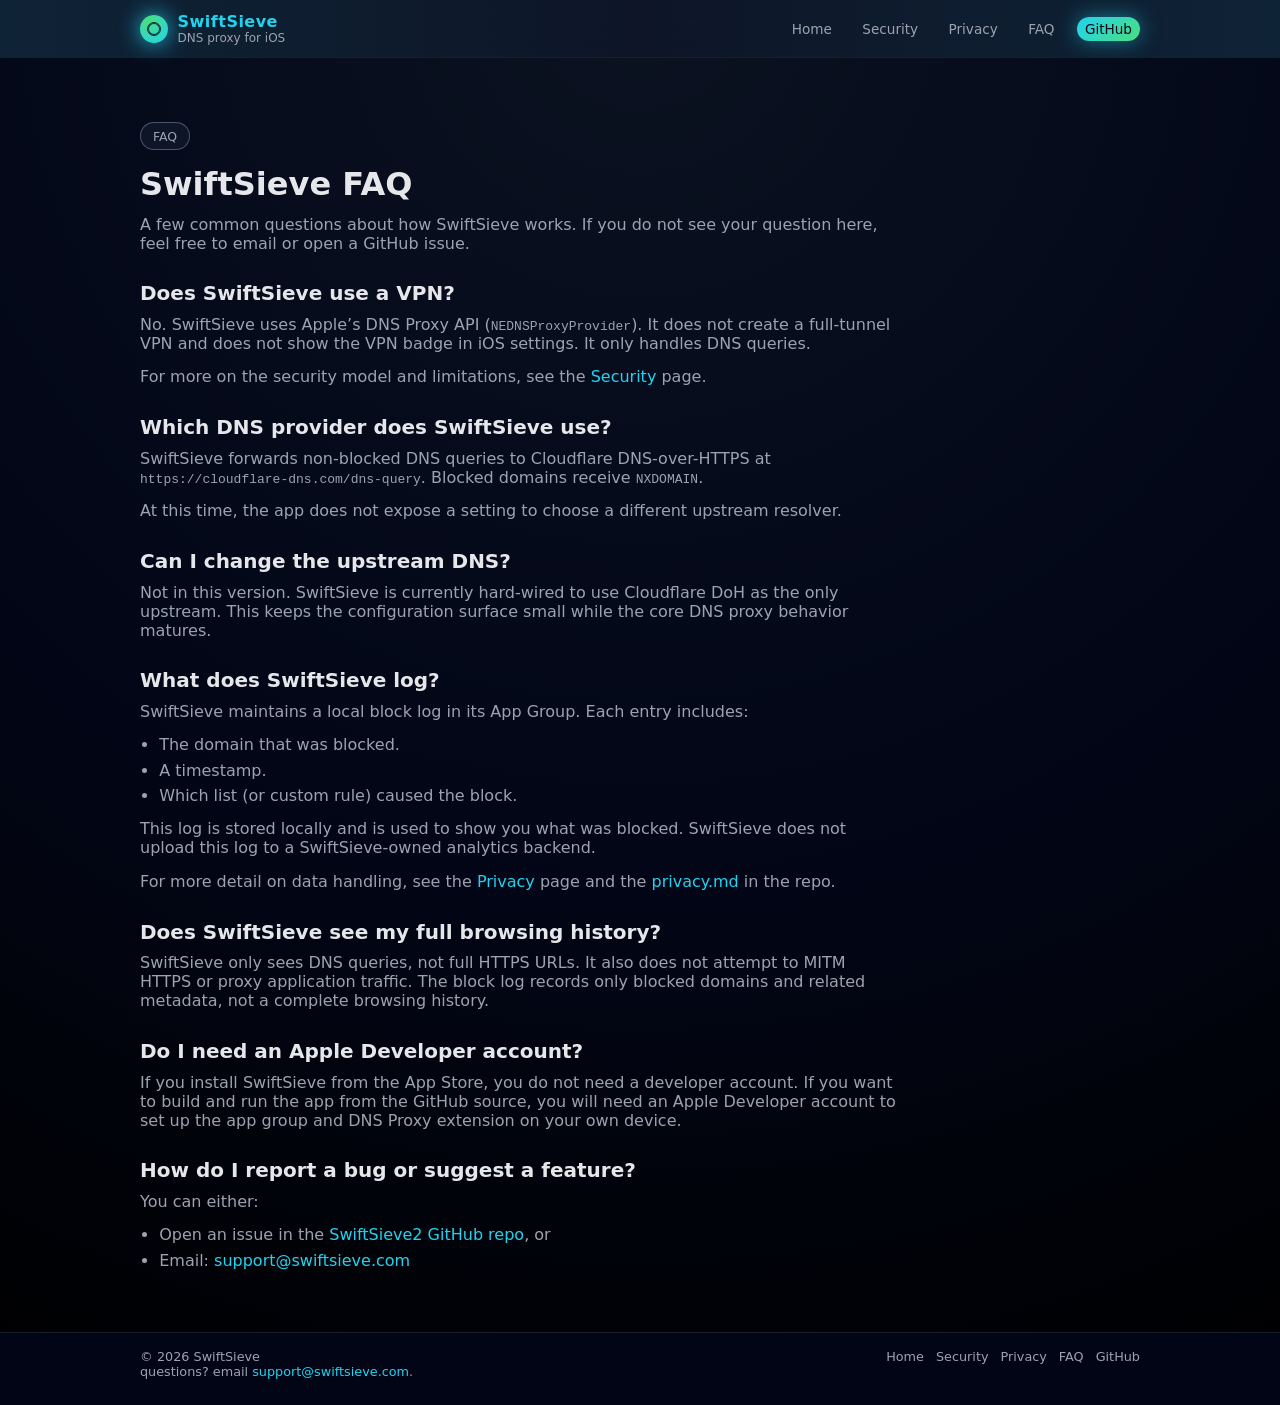
==== faq.html @ 2d966db4 "init commit for SwiftSieve site." ====
<!doctype html>
<html lang="en">
  <head>
    <meta charset="utf-8" />
    <title>SwiftSieve FAQ</title>
    <meta
      name="viewport"
      content="width=device-width, initial-scale=1, viewport-fit=cover"
    />
    <meta
      name="description"
      content="Frequently asked questions about SwiftSieve, DNS filtering, and how the app works on iOS."
    />
    <link rel="stylesheet" href="./styles.css" />
  </head>
  <body class="page">
    <header class="site-header">
      <div class="header-inner">
        <a href="./index.html" class="brand">
          <span class="brand-mark" aria-hidden="true"></span>
          <span>
            <div class="brand-text-main">SwiftSieve</div>
            <div class="brand-text-sub">DNS proxy for iOS</div>
          </span>
        </a>
        <nav class="site-nav">
          <a href="./index.html" class="nav-link">Home</a>
          <a href="./security.html" class="nav-link">Security</a>
          <a href="./privacy.html" class="nav-link">Privacy</a>
          <a href="./faq.html" class="nav-link">FAQ</a>
          <a
            href="https://github.com/shalloran/SwiftSieve2"
            class="nav-link nav-link--primary"
            target="_blank"
            rel="noreferrer"
            >GitHub</a
          >
        </nav>
      </div>
    </header>

    <main>
      <div class="shell">
        <article class="content-page">
          <p class="badge">FAQ</p>
          <h1>SwiftSieve FAQ</h1>
          <p>
            A few common questions about how SwiftSieve works. If you do not see
            your question here, feel free to email or open a GitHub issue.
          </p>

          <h2>Does SwiftSieve use a VPN?</h2>
          <p>
            No. SwiftSieve uses Apple&rsquo;s DNS Proxy API
            (<code>NEDNSProxyProvider</code>). It does not create a full-tunnel
            VPN and does not show the VPN badge in iOS settings. It only handles
            DNS queries.
          </p>
          <p>
            For more on the security model and limitations, see the
            <a href="./security.html">Security</a> page.
          </p>

          <h2>Which DNS provider does SwiftSieve use?</h2>
          <p>
            SwiftSieve forwards non-blocked DNS queries to Cloudflare
            DNS-over-HTTPS at
            <code>https://cloudflare-dns.com/dns-query</code>. Blocked domains
            receive <code>NXDOMAIN</code>.
          </p>
          <p>
            At this time, the app does not expose a setting to choose a different
            upstream resolver.
          </p>

          <h2>Can I change the upstream DNS?</h2>
          <p>
            Not in this version. SwiftSieve is currently hard-wired to use
            Cloudflare DoH as the only upstream. This keeps the configuration
            surface small while the core DNS proxy behavior matures.
          </p>

          <h2>What does SwiftSieve log?</h2>
          <p>
            SwiftSieve maintains a local block log in its App Group. Each entry
            includes:
          </p>
          <ul>
            <li>The domain that was blocked.</li>
            <li>A timestamp.</li>
            <li>Which list (or custom rule) caused the block.</li>
          </ul>
          <p>
            This log is stored locally and is used to show you what was blocked.
            SwiftSieve does not upload this log to a SwiftSieve-owned analytics
            backend.
          </p>
          <p>
            For more detail on data handling, see the
            <a href="./privacy.html">Privacy</a> page and the
            <a
              href="https://github.com/shalloran/SwiftSieve2/blob/main/privacy.md"
              target="_blank"
              rel="noreferrer"
              >privacy.md</a
            >
            in the repo.
          </p>

          <h2>Does SwiftSieve see my full browsing history?</h2>
          <p>
            SwiftSieve only sees DNS queries, not full HTTPS URLs. It also does
            not attempt to MITM HTTPS or proxy application traffic. The block
            log records only blocked domains and related metadata, not a complete
            browsing history.
          </p>

          <h2>Do I need an Apple Developer account?</h2>
          <p>
            If you install SwiftSieve from the App Store, you do not need a
            developer account. If you want to build and run the app from the
            GitHub source, you will need an Apple Developer account to set up
            the app group and DNS Proxy extension on your own device.
          </p>

          <h2>How do I report a bug or suggest a feature?</h2>
          <p>You can either:</p>
          <ul>
            <li>
              Open an issue in the
              <a
                href="https://github.com/shalloran/SwiftSieve2"
                target="_blank"
                rel="noreferrer"
                >SwiftSieve2 GitHub repo</a
              >, or
            </li>
            <li>
              Email:
              <a href="mailto:support@swiftsieve.com">support@swiftsieve.com</a>
            </li>
          </ul>
        </article>
      </div>
    </main>

    <footer class="site-footer">
      <div class="footer-inner">
        <div>
          <div>© <span id="year"></span> SwiftSieve</div>
          <div>
            questions? email
            <a href="mailto:support@swiftsieve.com">support@swiftsieve.com</a>.
          </div>
        </div>
        <div class="footer-links">
          <a href="./index.html">Home</a>
          <a href="./security.html">Security</a>
          <a href="./privacy.html">Privacy</a>
          <a href="./faq.html">FAQ</a>
          <a
            href="https://github.com/shalloran/SwiftSieve2"
            target="_blank"
            rel="noreferrer"
            >GitHub</a
          >
        </div>
      </div>
    </footer>

    <script>
      const y = document.getElementById("year");
      if (y) {
        y.textContent = new Date().getFullYear().toString();
      }
    </script>
  </body>
</html>
---- styles.css ----
:root {
  --bg-color: #050608;
  --bg-elevated: #0c0f16;
  --border-subtle: #1b1f2b;
  --text-color: #e5e7eb;
  --text-muted: #9ca3af;
  --accent: #22d3ee;
  --accent-soft: rgba(34, 211, 238, 0.15);
  --danger: #f97373;
  --max-width: 1040px;
  --radius-lg: 16px;
  --shadow-soft: 0 18px 45px rgba(0, 0, 0, 0.6);
}

*,
*::before,
*::after {
  box-sizing: border-box;
}

html,
body {
  margin: 0;
  padding: 0;
}

body {
  min-height: 100vh;
  font-family: system-ui, -apple-system, BlinkMacSystemFont, "SF Pro Text",
    "Segoe UI", sans-serif;
  background: radial-gradient(circle at top, #0b1220 0, #020617 55%, #000 100%);
  color: var(--text-color);
}

a {
  color: var(--accent);
  text-decoration: none;
}

a:hover {
  text-decoration: underline;
}

.page {
  min-height: 100vh;
  display: flex;
  flex-direction: column;
}

.shell {
  width: 100%;
  max-width: var(--max-width);
  margin: 0 auto;
  padding: 1.5rem 1.25rem 3rem;
}

header.site-header {
  border-bottom: 1px solid var(--border-subtle);
  backdrop-filter: blur(18px);
  background: linear-gradient(
      90deg,
      rgba(34, 211, 238, 0.08),
      transparent,
      rgba(34, 211, 238, 0.08)
    ),
    rgba(15, 23, 42, 0.9);
  position: sticky;
  top: 0;
  z-index: 10;
}

.header-inner {
  max-width: var(--max-width);
  margin: 0 auto;
  padding: 0.75rem 1.25rem;
  display: flex;
  align-items: center;
  justify-content: space-between;
  gap: 1.25rem;
}

.brand {
  display: flex;
  align-items: center;
  gap: 0.6rem;
}

.brand-mark {
  width: 28px;
  height: 28px;
  border-radius: 999px;
  background: radial-gradient(circle at 30% 20%, #4ade80, #22d3ee);
  box-shadow: 0 0 22px rgba(34, 211, 238, 0.9);
  position: relative;
}

.brand-mark::after {
  content: "";
  position: absolute;
  inset: 7px;
  border-radius: inherit;
  border: 1px solid rgba(15, 23, 42, 0.9);
  box-shadow: inset 0 0 0 1px rgba(15, 23, 42, 0.85);
}

.brand-text-main {
  font-weight: 600;
  letter-spacing: 0.03em;
}

.brand-text-sub {
  font-size: 0.75rem;
  color: var(--text-muted);
}

nav.site-nav {
  display: flex;
  align-items: center;
  gap: 0.9rem;
  font-size: 0.85rem;
}

.nav-link {
  color: var(--text-muted);
  padding: 0.25rem 0.5rem;
  border-radius: 999px;
  transition: background 0.15s ease, color 0.15s ease;
}

.nav-link:hover {
  color: var(--text-color);
  background: rgba(15, 23, 42, 0.8);
  text-decoration: none;
}

.nav-link--primary {
  background: linear-gradient(135deg, #22d3ee, #4ade80);
  color: #020617;
  font-weight: 500;
  box-shadow: 0 0 20px rgba(34, 211, 238, 0.5);
}

.nav-link--primary:hover {
  background: linear-gradient(135deg, #2dd4bf, #a3e635);
  color: #020617;
}

main {
  flex: 1;
}

.hero {
  display: grid;
  grid-template-columns: minmax(0, 1.4fr) minmax(0, 1.1fr);
  gap: 2.5rem;
  margin-top: 2.5rem;
  align-items: center;
}

.hero-kicker {
  display: inline-flex;
  align-items: center;
  gap: 0.4rem;
  padding: 0.2rem 0.6rem;
  border-radius: 999px;
  font-size: 0.75rem;
  background: rgba(15, 23, 42, 0.85);
  border: 1px solid rgba(148, 163, 184, 0.35);
  color: var(--text-muted);
}

.dot {
  width: 6px;
  height: 6px;
  border-radius: 999px;
  background: #4ade80;
  box-shadow: 0 0 10px rgba(74, 222, 128, 0.9);
}

.hero-title {
  margin: 0.85rem 0 0.5rem;
  font-size: clamp(2.4rem, 2.9vw + 1.4rem, 3.1rem);
  letter-spacing: -0.03em;
}

.hero-title span.accent {
  color: var(--accent);
}

.hero-subtitle {
  margin: 0 0 1.4rem;
  color: var(--text-muted);
  max-width: 32rem;
}

.hero-actions {
  display: flex;
  flex-wrap: wrap;
  gap: 0.9rem;
  align-items: center;
  margin-bottom: 0.8rem;
}

.btn {
  display: inline-flex;
  align-items: center;
  justify-content: center;
  gap: 0.45rem;
  padding: 0.65rem 1.1rem;
  border-radius: 999px;
  border: 1px solid transparent;
  font-size: 0.9rem;
  font-weight: 500;
  cursor: pointer;
  text-decoration: none;
}

.btn-primary {
  background: linear-gradient(135deg, #22d3ee, #4ade80);
  color: #020617;
  box-shadow: 0 0 26px rgba(34, 211, 238, 0.7);
}

.btn-primary:hover {
  background: linear-gradient(135deg, #2dd4bf, #a3e635);
  color: #020617;
  text-decoration: none;
}

.btn-secondary {
  background: rgba(15, 23, 42, 0.9);
  border-color: rgba(148, 163, 184, 0.4);
  color: var(--text-color);
}

.btn-secondary:hover {
  background: rgba(15, 23, 42, 0.95);
  border-color: rgba(148, 163, 184, 0.7);
  text-decoration: none;
}

.hero-note {
  font-size: 0.8rem;
  color: var(--text-muted);
}

.hero-device {
  position: relative;
  padding: 1.1rem;
}

.device-frame {
  border-radius: 30px;
  padding: 0.2rem;
  background: radial-gradient(circle at 20% 0, #22d3ee, #0ea5e9, #0b1120);
  box-shadow: var(--shadow-soft);
}

.device-inner {
  border-radius: 26px;
  background: radial-gradient(circle at top, #1e293b, #020617);
  border: 1px solid rgba(15, 23, 42, 0.95);
  padding: 1.4rem 1.1rem;
  color: var(--text-muted);
  display: flex;
  flex-direction: column;
  gap: 0.9rem;
}

.device-status {
  display: flex;
  justify-content: space-between;
  align-items: center;
  font-size: 0.8rem;
}

.pill {
  display: inline-flex;
  align-items: center;
  gap: 0.4rem;
  padding: 0.18rem 0.6rem;
  border-radius: 999px;
  background: rgba(15, 23, 42, 0.95);
  border: 1px solid rgba(148, 163, 184, 0.4);
}

.pill.badge-on {
  border-color: rgba(74, 222, 128, 0.7);
}

.dot-green {
  width: 7px;
  height: 7px;
  border-radius: 999px;
  background: #4ade80;
  box-shadow: 0 0 10px rgba(74, 222, 128, 0.9);
}

.switch-row {
  margin-top: 0.6rem;
  display: flex;
  justify-content: space-between;
  align-items: center;
}

.switch {
  width: 44px;
  height: 24px;
  border-radius: 999px;
  background: linear-gradient(135deg, #22c55e, #4ade80);
  padding: 3px;
  display: flex;
  justify-content: flex-end;
  align-items: center;
}

.switch-thumb {
  width: 18px;
  height: 18px;
  border-radius: 999px;
  background: #ecfeff;
  box-shadow: 0 4px 10px rgba(15, 23, 42, 0.9);
}

.log-card {
  margin-top: 1rem;
  border-radius: 18px;
  background: rgba(15, 23, 42, 0.9);
  border: 1px solid rgba(51, 65, 85, 0.9);
  padding: 0.8rem 0.9rem;
}

.log-row {
  display: flex;
  justify-content: space-between;
  font-size: 0.76rem;
  padding: 0.3rem 0;
  border-bottom: 1px dashed rgba(30, 64, 175, 0.4);
}

.log-row:last-child {
  border-bottom: none;
}

.log-domain {
  color: var(--text-color);
}

.log-meta {
  color: var(--text-muted);
}

.tag {
  font-size: 0.7rem;
  padding: 0.15rem 0.45rem;
  border-radius: 999px;
  background: rgba(15, 23, 42, 0.9);
  border: 1px solid rgba(148, 163, 184, 0.4);
}

.sections {
  margin-top: 3rem;
  display: flex;
  flex-direction: column;
  gap: 2.6rem;
}

.section-label {
  font-size: 0.75rem;
  text-transform: uppercase;
  letter-spacing: 0.18em;
  color: var(--text-muted);
  margin-bottom: 0.5rem;
}

.section-title {
  margin: 0 0 0.6rem;
  font-size: 1.4rem;
}

.section-lede {
  margin: 0 0 1.2rem;
  color: var(--text-muted);
  max-width: 34rem;
}

.section-grid {
  display: grid;
  grid-template-columns: repeat(auto-fit, minmax(210px, 1fr));
  gap: 1rem;
}

.card {
  padding: 1.1rem 1.1rem 1.2rem;
  border-radius: var(--radius-lg);
  background: radial-gradient(
      circle at top left,
      rgba(34, 211, 238, 0.12),
      transparent 55%
    ),
    rgba(15, 23, 42, 0.85);
  border: 1px solid rgba(30, 64, 175, 0.7);
  box-shadow: 0 14px 40px rgba(15, 23, 42, 0.9);
}

.card h3 {
  margin: 0 0 0.5rem;
  font-size: 1.02rem;
}

.card p {
  margin: 0;
  font-size: 0.9rem;
  color: var(--text-muted);
}

.card--soft {
  background: rgba(15, 23, 42, 0.9);
  border-color: rgba(55, 65, 81, 0.9);
  box-shadow: 0 12px 32px rgba(15, 23, 42, 0.9);
}

.section-cta-row {
  display: flex;
  flex-wrap: wrap;
  gap: 0.75rem;
}

.faq-list {
  display: flex;
  flex-direction: column;
  gap: 0.9rem;
}

.faq-item {
  border-radius: 12px;
  padding: 0.9rem 1rem;
  border: 1px solid rgba(31, 41, 55, 0.8);
  background: rgba(15, 23, 42, 0.9);
}

.faq-item h3 {
  margin: 0 0 0.4rem;
  font-size: 0.98rem;
}

.faq-item p {
  margin: 0;
  font-size: 0.9rem;
  color: var(--text-muted);
}

.content-page {
  margin-top: 2.5rem;
  max-width: 760px;
}

.content-page h1 {
  margin-top: 0;
  margin-bottom: 0.75rem;
  font-size: 2rem;
}

.content-page h2 {
  margin-top: 1.8rem;
  margin-bottom: 0.6rem;
  font-size: 1.25rem;
}

.content-page p {
  margin: 0 0 0.9rem;
  color: var(--text-muted);
}

.content-page ul {
  margin: 0 0 0.9rem 1.2rem;
  padding: 0;
  color: var(--text-muted);
}

.content-page li {
  margin-bottom: 0.4rem;
}

.badge {
  display: inline-flex;
  align-items: center;
  justify-content: center;
  padding: 0.35rem 0.75rem;
  border-radius: 999px;
  background: rgba(15, 23, 42, 0.9);
  border: 1px solid rgba(148, 163, 184, 0.45);
  font-size: 0.78rem;
  color: var(--text-muted);
}

.badge--red {
  border-color: rgba(248, 113, 113, 0.7);
  color: #fecaca;
}

.app-store-badge {
  display: inline-flex;
  align-items: center;
  justify-content: center;
  padding: 0.4rem 0.8rem;
  border-radius: 999px;
  background: radial-gradient(circle at top left, #0f172a, #020617);
  border: 1px solid rgba(148, 163, 184, 0.6);
  color: var(--text-muted);
  font-size: 0.78rem;
  gap: 0.4rem;
}

.app-store-icon {
  width: 18px;
  height: 18px;
  border-radius: 6px;
  background: linear-gradient(135deg, #22d3ee, #4ade80);
  display: inline-block;
}

.app-store-text-1 {
  font-size: 0.65rem;
  text-transform: uppercase;
  letter-spacing: 0.14em;
}

.app-store-text-2 {
  font-size: 0.85rem;
  color: var(--text-color);
}

footer.site-footer {
  margin-top: auto;
  border-top: 1px solid var(--border-subtle);
  background: rgba(2, 6, 23, 0.96);
}

.footer-inner {
  max-width: var(--max-width);
  margin: 0 auto;
  padding: 1rem 1.25rem 1.6rem;
  display: flex;
  flex-wrap: wrap;
  justify-content: space-between;
  gap: 0.9rem;
  font-size: 0.8rem;
  color: var(--text-muted);
}

.footer-links {
  display: flex;
  flex-wrap: wrap;
  gap: 0.75rem;
}

.footer-links a {
  color: var(--text-muted);
}

.footer-links a:hover {
  color: var(--text-color);
}

@media (max-width: 800px) {
  .hero {
    grid-template-columns: minmax(0, 1fr);
  }

  .hero {
    margin-top: 2rem;
  }

  .hero-actions {
    align-items: stretch;
  }

  nav.site-nav {
    display: none;
  }
}
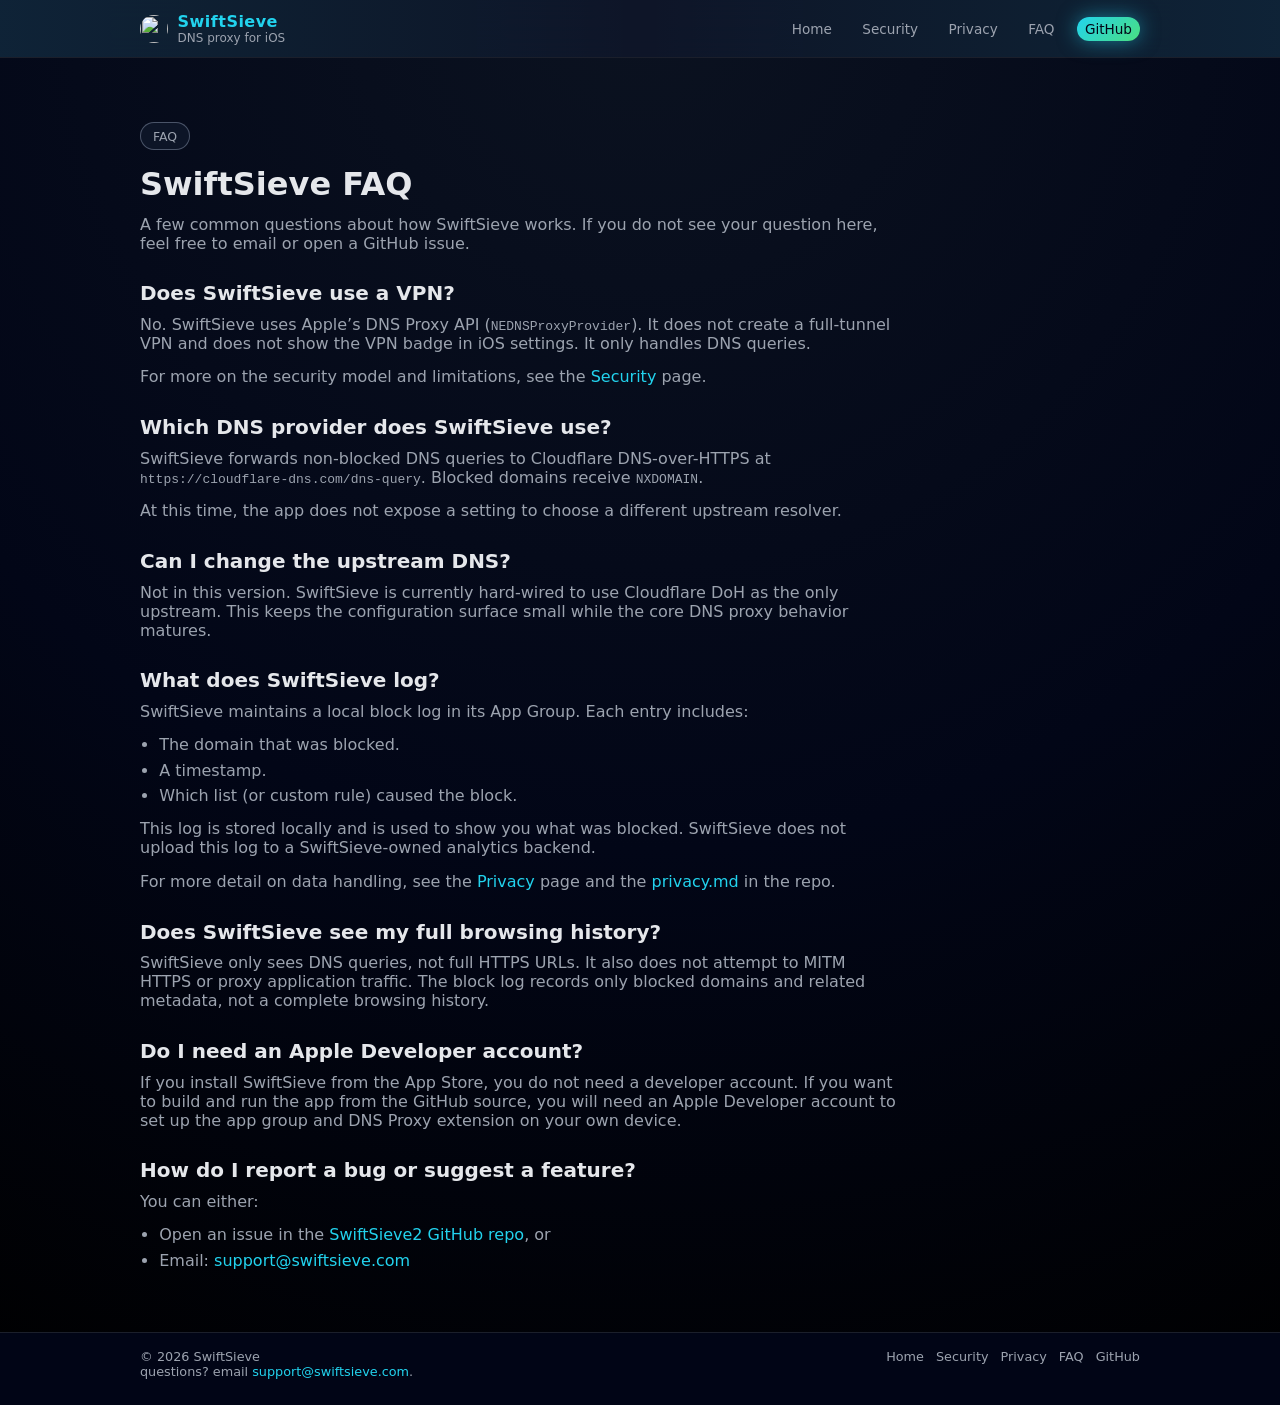
==== commit 7e6ce41c: "update wording on FAQ, main page, privacy policy, security." ====
--- a/faq.html
+++ b/faq.html
@@ -17,7 +17,13 @@
     <header class="site-header">
       <div class="header-inner">
         <a href="./index.html" class="brand">
-          <span class="brand-mark" aria-hidden="true"></span>
+          <img
+            src="https://raw.githubusercontent.com/shalloran/SwiftSieve2/main/SwiftSieveDNS/Assets.xcassets/AppIcon.appiconset/AppIcon-120.png"
+            alt=""
+            class="brand-mark-img"
+            width="28"
+            height="28"
+          />
           <span>
             <div class="brand-text-main">SwiftSieve</div>
             <div class="brand-text-sub">DNS proxy for iOS</div>
--- a/styles.css
+++ b/styles.css
@@ -103,6 +103,14 @@
   box-shadow: inset 0 0 0 1px rgba(15, 23, 42, 0.85);
 }
 
+.brand-mark-img {
+  width: 28px;
+  height: 28px;
+  border-radius: 999px;
+  object-fit: cover;
+  display: block;
+}
+
 .brand-text-main {
   font-weight: 600;
   letter-spacing: 0.03em;
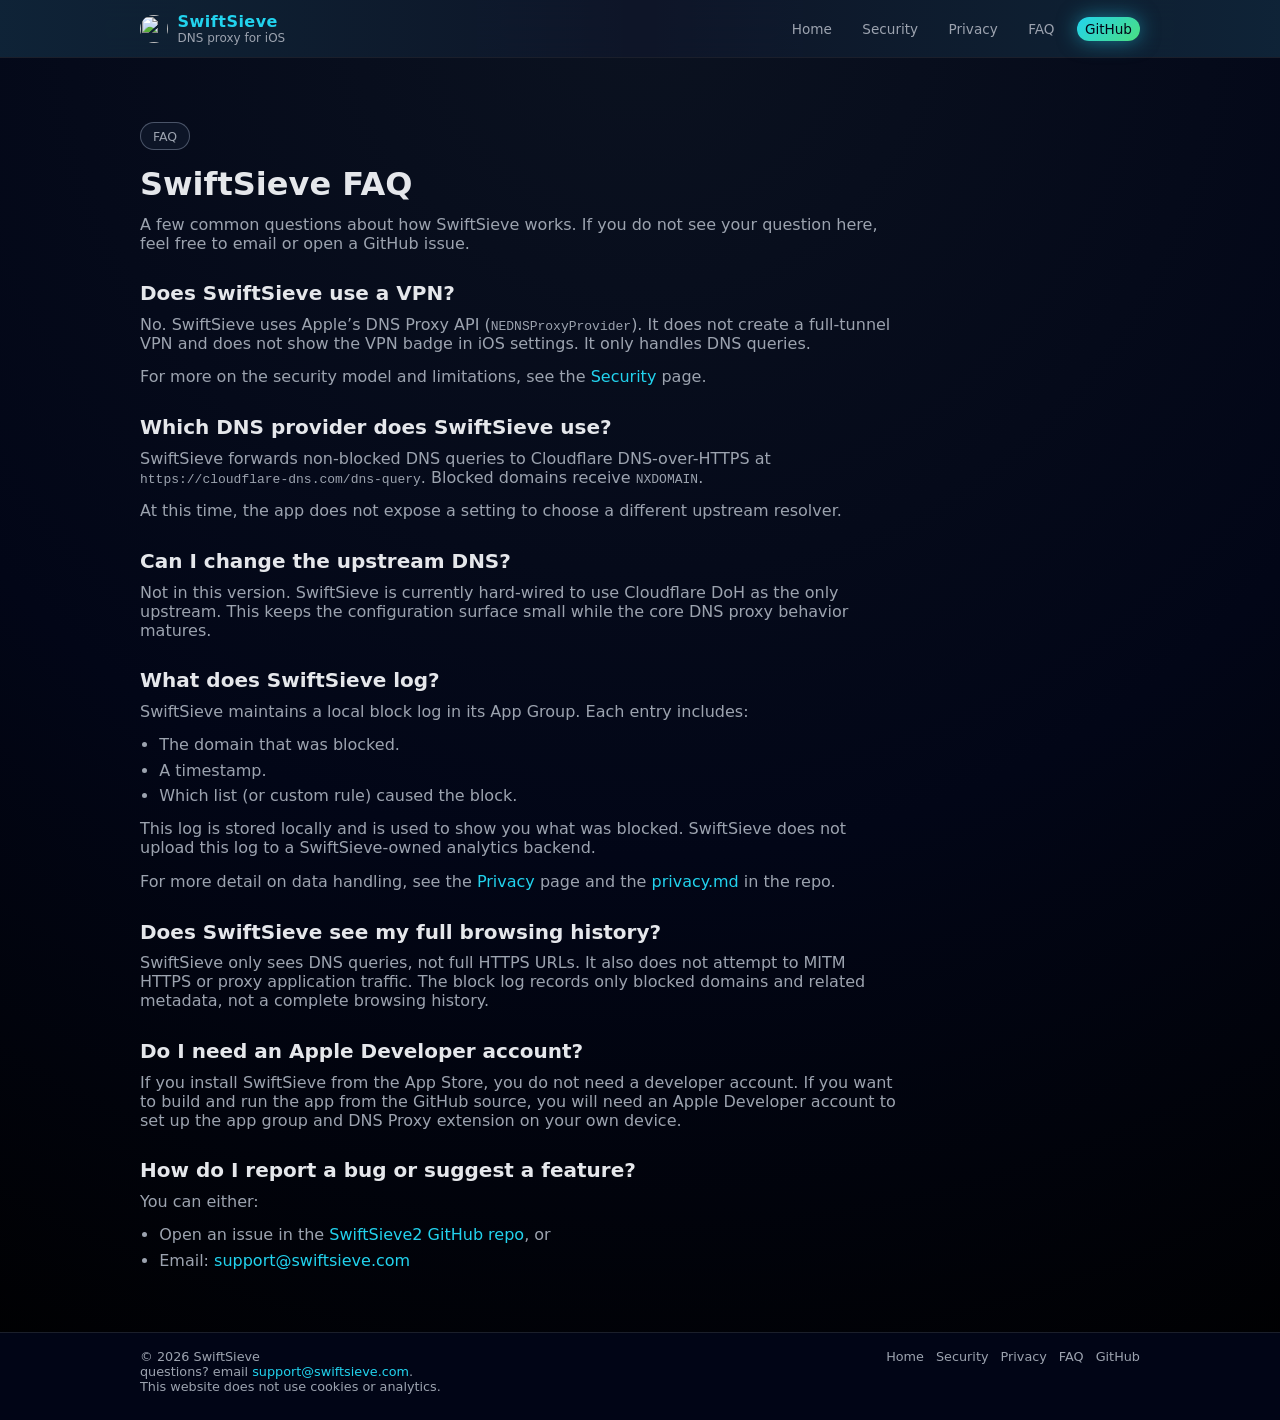
==== commit 0bff0a90: "add cookie notice, minor edits to wording" ====
--- a/faq.html
+++ b/faq.html
@@ -11,6 +11,7 @@
       name="description"
       content="Frequently asked questions about SwiftSieve, DNS filtering, and how the app works on iOS."
     />
+    <link rel="icon" type="image/png" href="https://raw.githubusercontent.com/shalloran/SwiftSieve2/main/SwiftSieveDNS/Assets.xcassets/AppIcon.appiconset/AppIcon-120.png" />
     <link rel="stylesheet" href="./styles.css" />
   </head>
   <body class="page">
@@ -158,6 +159,7 @@
             questions? email
             <a href="mailto:support@swiftsieve.com">support@swiftsieve.com</a>.
           </div>
+          <div>This website does not use cookies or analytics.</div>
         </div>
         <div class="footer-links">
           <a href="./index.html">Home</a>
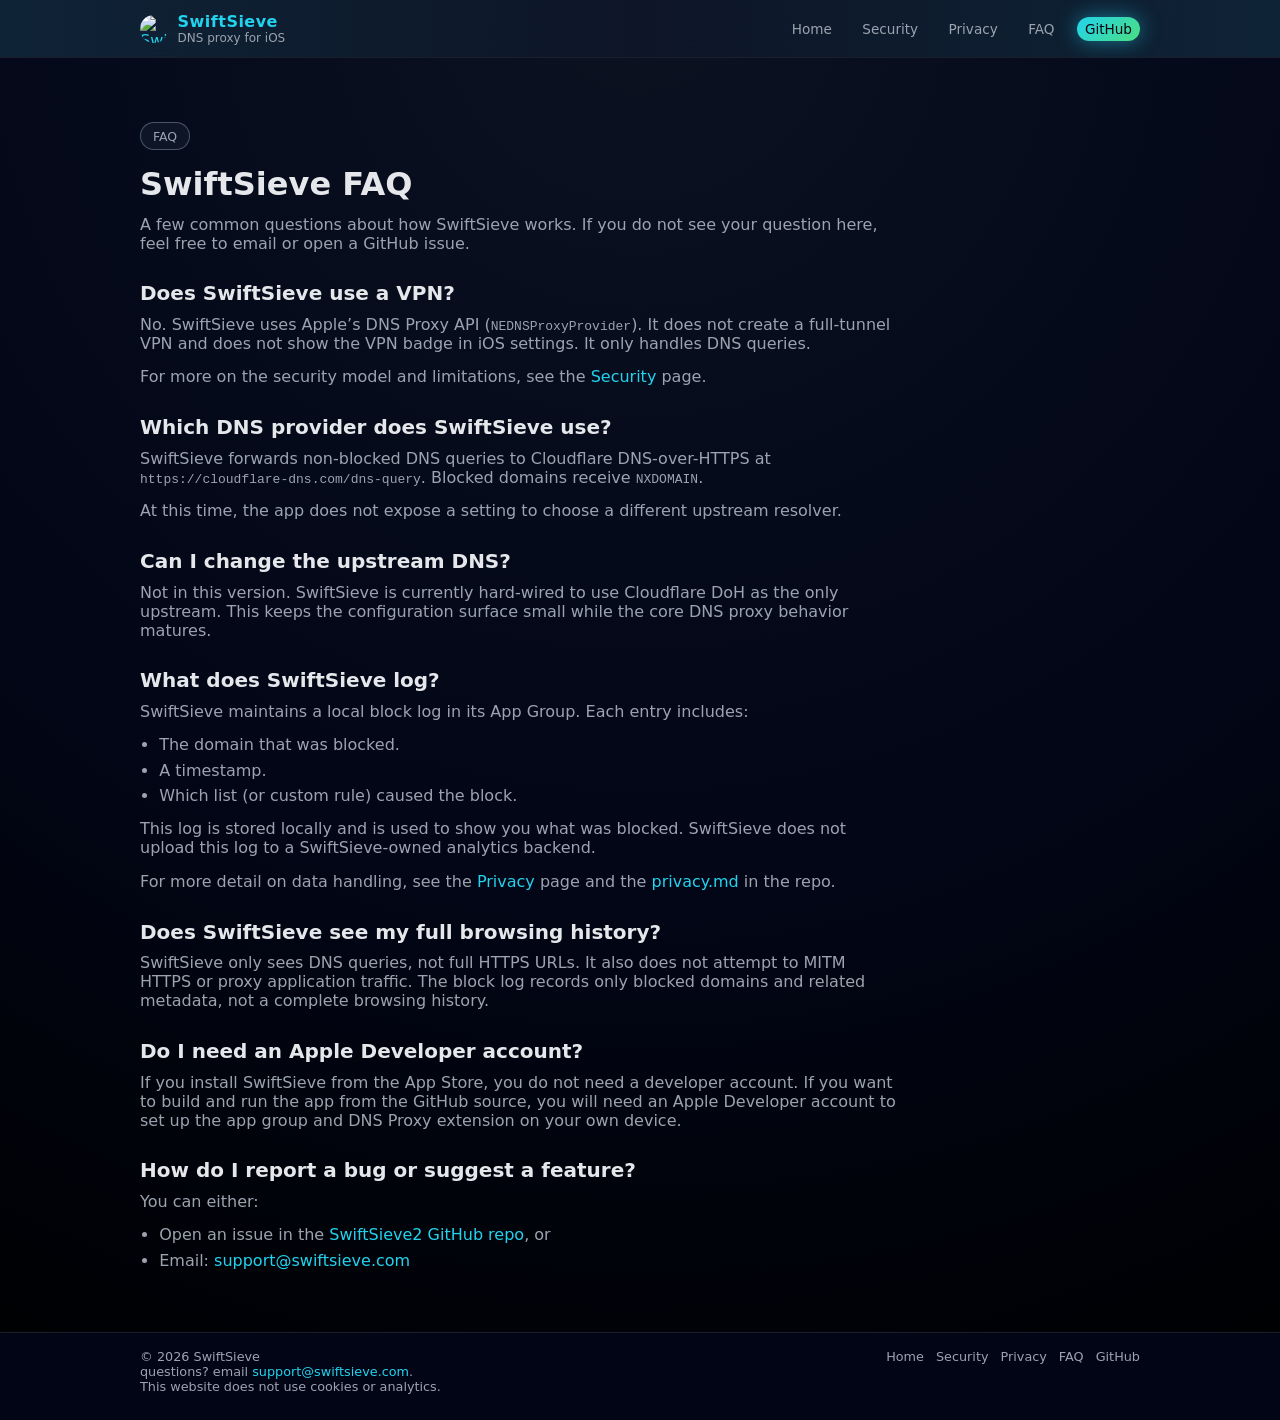
==== commit 2368767d: "minor updates" ====
--- a/faq.html
+++ b/faq.html
@@ -20,15 +20,15 @@
         <a href="./index.html" class="brand">
           <img
             src="https://raw.githubusercontent.com/shalloran/SwiftSieve2/main/SwiftSieveDNS/Assets.xcassets/AppIcon.appiconset/AppIcon-120.png"
-            alt=""
+            alt="SwiftSieve"
             class="brand-mark-img"
             width="28"
             height="28"
           />
-          <span>
+          <div>
             <div class="brand-text-main">SwiftSieve</div>
             <div class="brand-text-sub">DNS proxy for iOS</div>
-          </span>
+          </div>
         </a>
         <nav class="site-nav">
           <a href="./index.html" class="nav-link">Home</a>
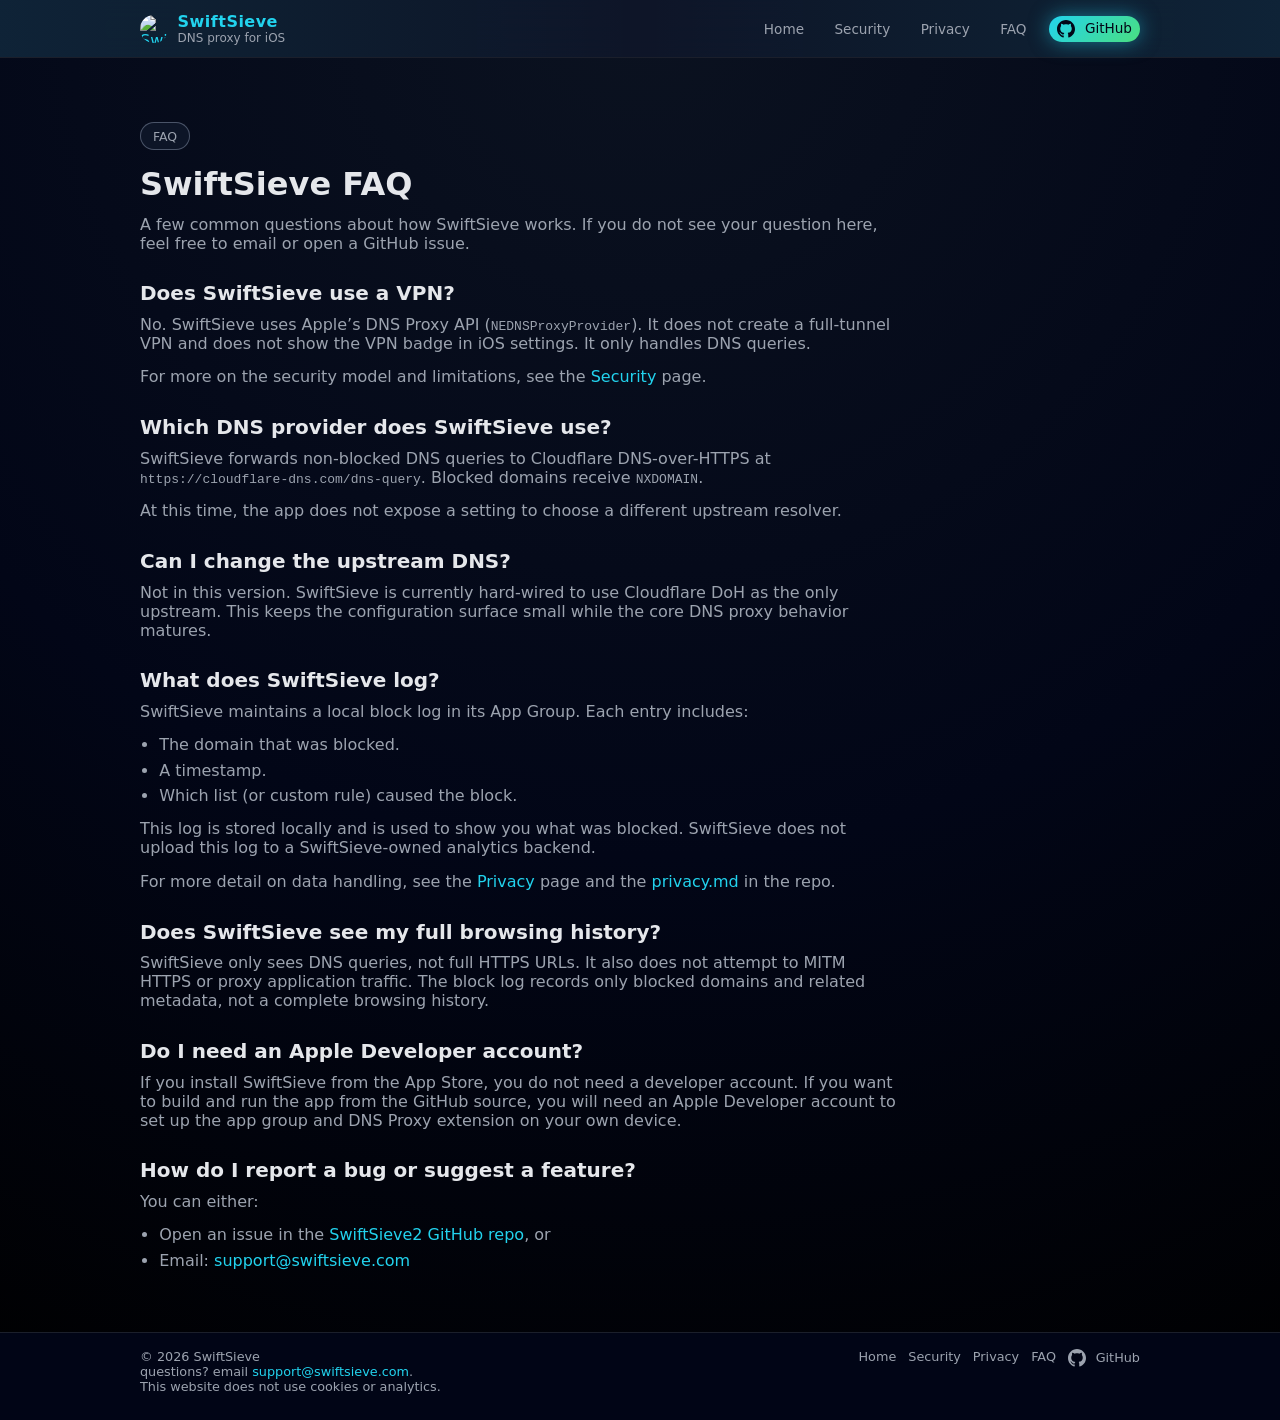
==== commit ff37d191: "add github logo and minor UI tweaks" ====
--- a/faq.html
+++ b/faq.html
@@ -40,7 +40,7 @@
             class="nav-link nav-link--primary"
             target="_blank"
             rel="noreferrer"
-            >GitHub</a
+            ><svg class="nav-icon" width="18" height="18" viewBox="0 0 24 24" fill="currentColor" aria-hidden="true"><path d="M12 0c-6.626 0-12 5.373-12 12 0 5.302 3.438 9.8 8.207 11.387.599.111.793-.261.793-.577v-2.234c-3.338.726-4.033-1.416-4.033-1.416-.546-1.387-1.333-1.756-1.333-1.756-1.089-.745.083-.729.083-.729 1.205.084 1.839 1.237 1.839 1.237 1.07 1.834 2.807 1.304 3.492.997.107-.775.418-1.305.762-1.604-2.665-.305-5.467-1.334-5.467-5.931 0-1.311.469-2.381 1.236-3.221-.124-.303-.535-1.524.117-3.176 0 0 1.008-.322 3.301 1.23.957-.266 1.983-.399 3.003-.404 1.02.005 2.047.138 3.006.404 2.291-1.552 3.297-1.23 3.297-1.23.653 1.653.242 2.874.118 3.176.77.84 1.235 1.911 1.235 3.221 0 4.609-2.807 5.624-5.479 5.921.43.372.823 1.102.823 2.222v3.293c0 .319.192.694.801.576 4.765-1.589 8.199-6.086 8.199-11.386 0-6.627-5.373-12-12-12z"/></svg> GitHub</a
           >
         </nav>
       </div>
@@ -170,7 +170,7 @@
             href="https://github.com/shalloran/SwiftSieve2"
             target="_blank"
             rel="noreferrer"
-            >GitHub</a
+            ><svg class="footer-icon" width="18" height="18" viewBox="0 0 24 24" fill="currentColor" aria-hidden="true"><path d="M12 0c-6.626 0-12 5.373-12 12 0 5.302 3.438 9.8 8.207 11.387.599.111.793-.261.793-.577v-2.234c-3.338.726-4.033-1.416-4.033-1.416-.546-1.387-1.333-1.756-1.333-1.756-1.089-.745.083-.729.083-.729 1.205.084 1.839 1.237 1.839 1.237 1.07 1.834 2.807 1.304 3.492.997.107-.775.418-1.305.762-1.604-2.665-.305-5.467-1.334-5.467-5.931 0-1.311.469-2.381 1.236-3.221-.124-.303-.535-1.524.117-3.176 0 0 1.008-.322 3.301 1.23.957-.266 1.983-.399 3.003-.404 1.02.005 2.047.138 3.006.404 2.291-1.552 3.297-1.23 3.297-1.23.653 1.653.242 2.874.118 3.176.77.84 1.235 1.911 1.235 3.221 0 4.609-2.807 5.624-5.479 5.921.43.372.823 1.102.823 2.222v3.293c0 .319.192.694.801.576 4.765-1.589 8.199-6.086 8.199-11.386 0-6.627-5.373-12-12-12z"/></svg> GitHub</a
           >
         </div>
       </div>
--- a/styles.css
+++ b/styles.css
@@ -153,6 +153,12 @@
   color: #020617;
 }
 
+.nav-icon,
+.footer-icon {
+  vertical-align: middle;
+  margin-right: 0.35rem;
+}
+
 main {
   flex: 1;
 }
@@ -221,6 +227,10 @@
   font-weight: 500;
   cursor: pointer;
   text-decoration: none;
+}
+
+.btn-icon {
+  flex-shrink: 0;
 }
 
 .btn-primary {
@@ -507,36 +517,22 @@
   color: #fecaca;
 }
 
-.app-store-badge {
-  display: inline-flex;
-  align-items: center;
-  justify-content: center;
-  padding: 0.4rem 0.8rem;
-  border-radius: 999px;
-  background: radial-gradient(circle at top left, #0f172a, #020617);
-  border: 1px solid rgba(148, 163, 184, 0.6);
-  color: var(--text-muted);
-  font-size: 0.78rem;
-  gap: 0.4rem;
+.app-store-btn {
+  color: var(--text-color);
 }
 
 .app-store-icon {
-  width: 18px;
-  height: 18px;
+  display: inline-block;
+  width: 20px;
+  height: 20px;
   border-radius: 6px;
   background: linear-gradient(135deg, #22d3ee, #4ade80);
-  display: inline-block;
-}
-
-.app-store-text-1 {
-  font-size: 0.65rem;
-  text-transform: uppercase;
-  letter-spacing: 0.14em;
-}
-
-.app-store-text-2 {
-  font-size: 0.85rem;
-  color: var(--text-color);
+  flex-shrink: 0;
+}
+
+.app-store-coming {
+  font-weight: 400;
+  color: var(--text-muted);
 }
 
 footer.site-footer {
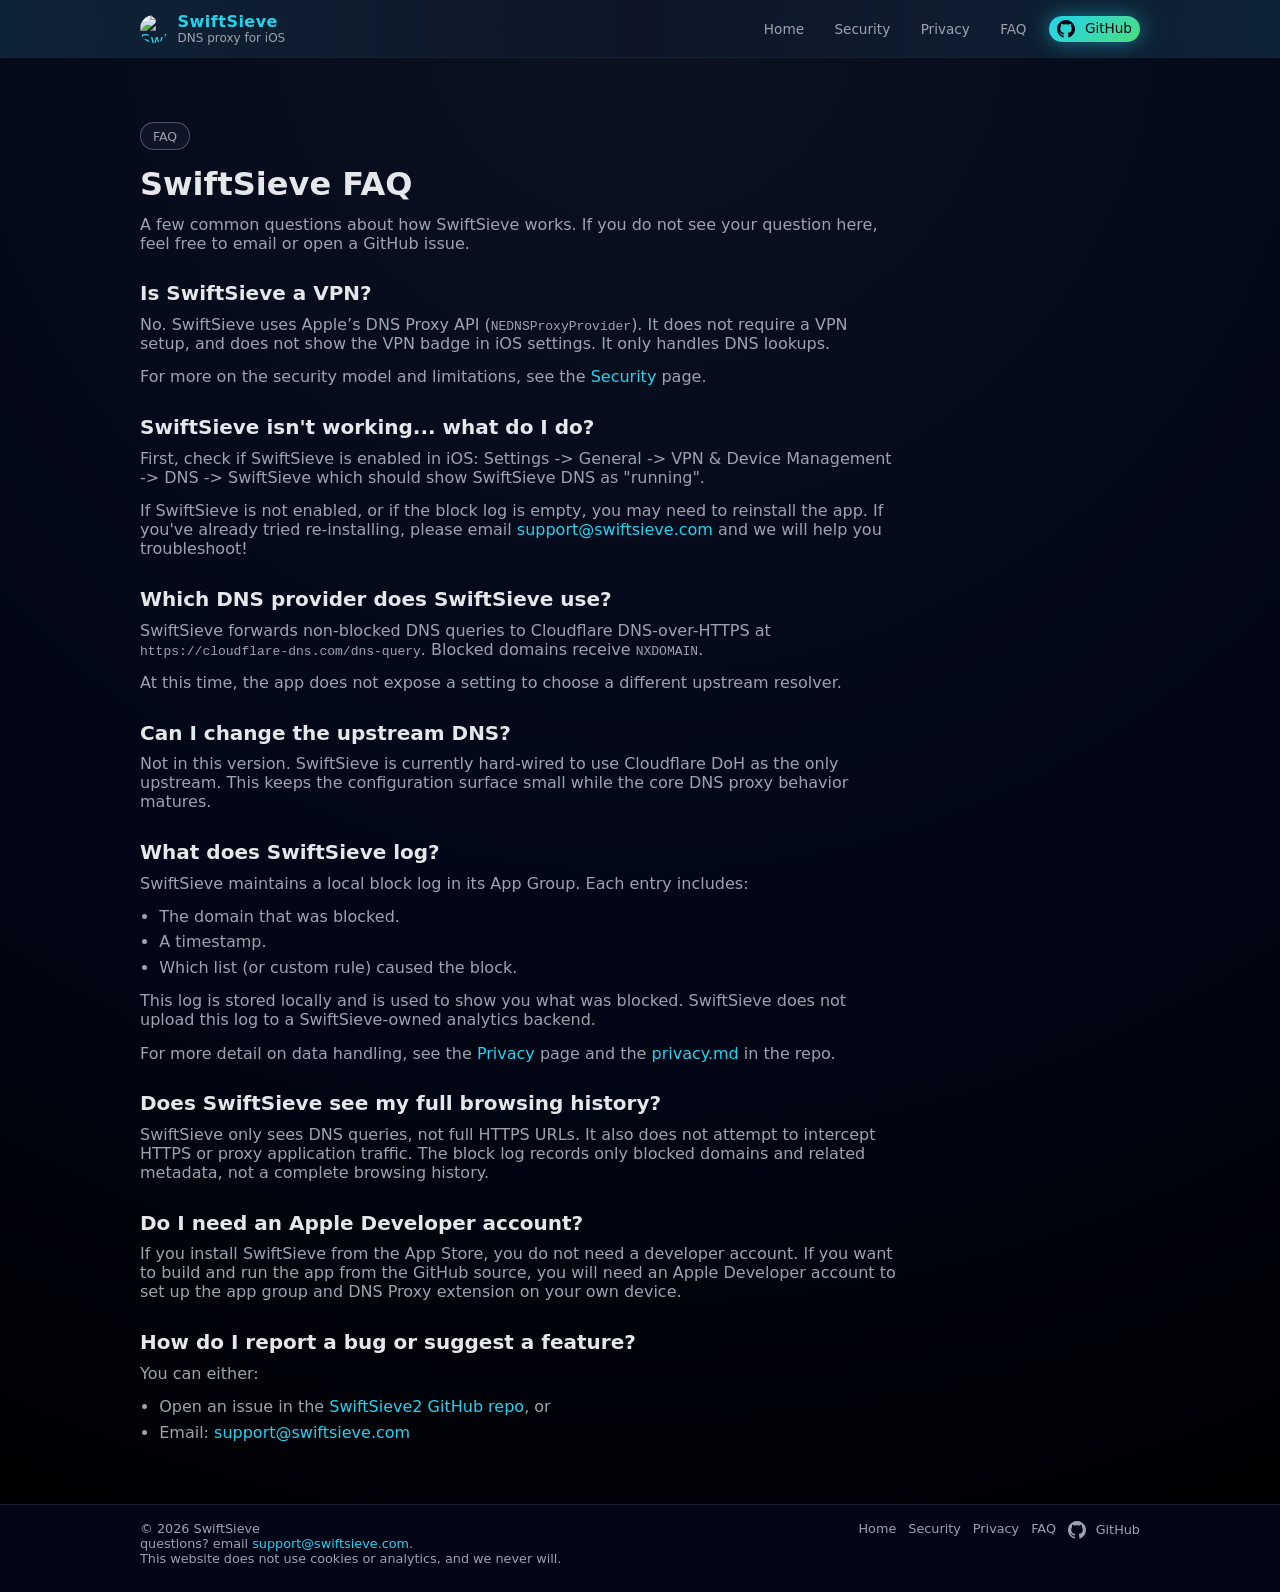
==== commit 7f282255: "add FAQ, minor language tweaks" ====
--- a/faq.html
+++ b/faq.html
@@ -56,16 +56,29 @@
             your question here, feel free to email or open a GitHub issue.
           </p>
 
-          <h2>Does SwiftSieve use a VPN?</h2>
+          <h2>Is SwiftSieve a VPN?</h2>
           <p>
             No. SwiftSieve uses Apple&rsquo;s DNS Proxy API
-            (<code>NEDNSProxyProvider</code>). It does not create a full-tunnel
-            VPN and does not show the VPN badge in iOS settings. It only handles
-            DNS queries.
+            (<code>NEDNSProxyProvider</code>). It does not require a VPN setup,
+            and does not show the VPN badge in iOS settings. It only handles
+            DNS lookups.
           </p>
           <p>
             For more on the security model and limitations, see the
             <a href="./security.html">Security</a> page.
+          </p>
+
+          <h2>SwiftSieve isn't working... what do I do?</h2>
+          <p>
+            First, check if SwiftSieve is enabled in iOS: 
+            Settings -> General -> VPN & Device Management -> DNS -> SwiftSieve 
+            which should show SwiftSieve DNS as "running".
+          </p>
+          <p>
+            If SwiftSieve is not enabled, or if the block log is empty, you may
+            need to reinstall the app. If you've already tried re-installing, please email
+            <a href="mailto:support@swiftsieve.com">support@swiftsieve.com</a>
+            and we will help you troubleshoot!
           </p>
 
           <h2>Which DNS provider does SwiftSieve use?</h2>
@@ -117,7 +130,7 @@
           <h2>Does SwiftSieve see my full browsing history?</h2>
           <p>
             SwiftSieve only sees DNS queries, not full HTTPS URLs. It also does
-            not attempt to MITM HTTPS or proxy application traffic. The block
+            not attempt to intercept HTTPS or proxy application traffic. The block
             log records only blocked domains and related metadata, not a complete
             browsing history.
           </p>
@@ -159,7 +172,7 @@
             questions? email
             <a href="mailto:support@swiftsieve.com">support@swiftsieve.com</a>.
           </div>
-          <div>This website does not use cookies or analytics.</div>
+          <div>This website does not use cookies or analytics, and we never will.</div>
         </div>
         <div class="footer-links">
           <a href="./index.html">Home</a>
